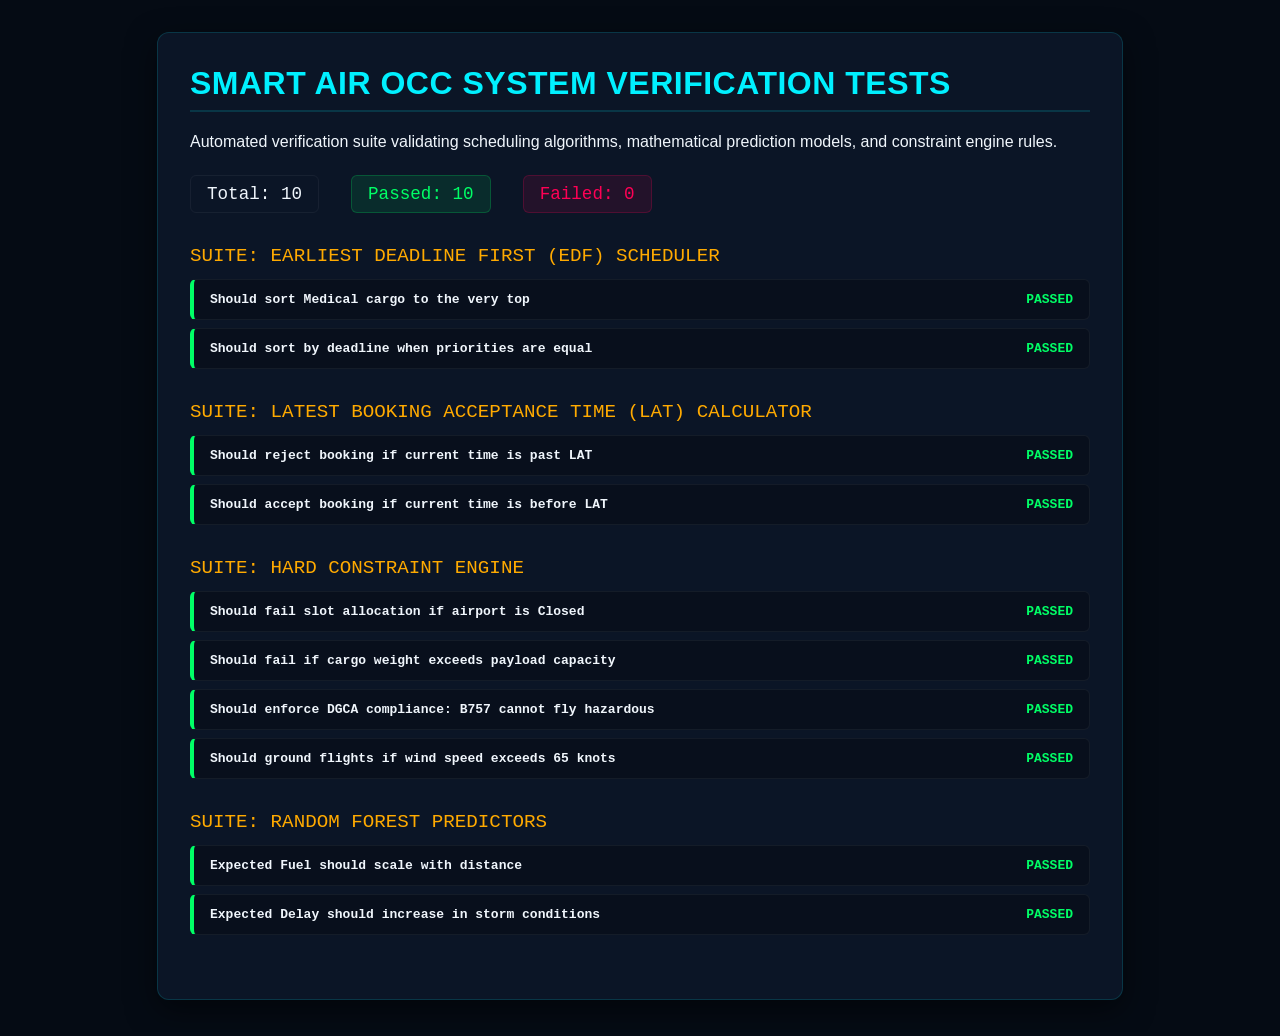
==== Smart-Air-Transport-main/test.html @ b02e7d80 "OCC operations, admin page, admin controls, machine learning algorithms for route optimization and r" ====
<!DOCTYPE html>
<html lang="en">
<head>
  <meta charset="UTF-8">
  <meta name="viewport" content="width=device-width, initial-scale=1.0">
  <title>Smart Air OCC - System Verification Tests</title>
  <style>
    body {
      background-color: #050b14;
      color: #f0f6fc;
      font-family: 'Outfit', -apple-system, BlinkMacSystemFont, "Segoe UI", Roboto, sans-serif;
      padding: 2rem;
      margin: 0;
    }
    .test-container {
      max-width: 900px;
      margin: 0 auto;
      background: rgba(13, 24, 42, 0.85);
      border: 1px solid rgba(0, 240, 255, 0.15);
      border-radius: 12px;
      padding: 2rem;
      box-shadow: 0 10px 30px rgba(0,0,0,0.5);
    }
    h1 {
      font-size: 2rem;
      color: #00f0ff;
      border-bottom: 2px solid rgba(0, 240, 255, 0.15);
      padding-bottom: 0.5rem;
      margin-top: 0;
      text-transform: uppercase;
      letter-spacing: 0.5px;
    }
    .summary {
      display: flex;
      gap: 2rem;
      margin: 1.5rem 0;
      font-size: 1.1rem;
      font-family: monospace;
    }
    .summary-item {
      padding: 0.5rem 1rem;
      border-radius: 6px;
      border: 1px solid rgba(255,255,255,0.05);
    }
    .summary-item.passed {
      background: rgba(0, 255, 102, 0.1);
      border-color: rgba(0, 255, 102, 0.2);
      color: #00ff66;
    }
    .summary-item.failed {
      background: rgba(255, 0, 85, 0.1);
      border-color: rgba(255, 0, 85, 0.2);
      color: #ff0055;
    }
    .test-suite {
      margin-top: 2rem;
    }
    .suite-title {
      font-size: 1.2rem;
      color: #ffaa00;
      margin-bottom: 0.75rem;
      text-transform: uppercase;
      font-family: monospace;
    }
    .test-item {
      display: flex;
      justify-content: space-between;
      align-items: center;
      padding: 0.75rem 1rem;
      background: rgba(0,0,0,0.25);
      border: 1px solid rgba(255, 255, 255, 0.05);
      border-radius: 6px;
      margin-bottom: 0.5rem;
      font-family: monospace;
    }
    .test-item.passed {
      border-left: 4px solid #00ff66;
    }
    .test-item.failed {
      border-left: 4px solid #ff0055;
    }
    .test-name {
      font-weight: bold;
    }
    .test-result {
      font-weight: bold;
    }
    .test-result.passed { color: #00ff66; }
    .test-result.failed { color: #ff0055; }
    .error-log {
      display: block;
      color: #ff88a8;
      font-size: 0.85rem;
      margin-top: 0.25rem;
      white-space: pre-wrap;
    }
  </style>
  <script src="app.js"></script>
</head>
<body>

  <div class="test-container">
    <h1>Smart Air OCC System Verification Tests</h1>
    <p>Automated verification suite validating scheduling algorithms, mathematical prediction models, and constraint engine rules.</p>
    
    <div class="summary">
      <div class="summary-item" id="total-tests">Total: 0</div>
      <div class="summary-item passed" id="passed-tests">Passed: 0</div>
      <div class="summary-item failed" id="failed-tests">Failed: 0</div>
    </div>

    <div class="test-suite" id="test-list">
      <!-- Dynamic Test Results -->
    </div>
  </div>

  <script>
    // Simple inline test framework
    const testList = document.getElementById("test-list");
    let totalCount = 0;
    let passCount = 0;
    let failCount = 0;

    function assert(condition, message) {
      if (!condition) {
        throw new Error(message || "Assertion Failed");
      }
    }

    function runSuite(name, testCases) {
      const suiteDiv = document.createElement("div");
      suiteDiv.style.marginBottom = "2rem";
      suiteDiv.innerHTML = `<div class="suite-title">Suite: ${name}</div>`;
      testList.appendChild(suiteDiv);

      for (const [testName, testFn] of Object.entries(testCases)) {
        totalCount++;
        const itemDiv = document.createElement("div");
        itemDiv.className = "test-item";
        
        try {
          testFn();
          // Passed
          passCount++;
          itemDiv.classList.add("passed");
          itemDiv.innerHTML = `
            <div>
              <span class="test-name">${testName}</span>
            </div>
            <span class="test-result passed">PASSED</span>
          `;
        } catch (e) {
          // Failed
          failCount++;
          itemDiv.classList.add("failed");
          itemDiv.innerHTML = `
            <div>
              <span class="test-name">${testName}</span>
              <span class="error-log">${e.message}</span>
            </div>
            <span class="test-result failed">FAILED</span>
          `;
        }
        suiteDiv.appendChild(itemDiv);
      }

      // Update counters
      document.getElementById("total-tests").textContent = `Total: ${totalCount}`;
      document.getElementById("passed-tests").textContent = `Passed: ${passCount}`;
      document.getElementById("failed-tests").textContent = `Failed: ${failCount}`;
    }

    // Run tests on load
    window.addEventListener("load", () => {
      // Suite 1: EDF Sorting
      runSuite("Earliest Deadline First (EDF) Scheduler", {
        "Should sort Medical cargo to the very top": () => {
          const testCargo = [
            { id: "C-Standard", priority: 4, deadline: "2026-07-12T20:00" },
            { id: "C-Medical", priority: 1, deadline: "2026-07-12T23:00" },
            { id: "C-Express", priority: 3, deadline: "2026-07-12T18:00" }
          ];
          const sorted = sortCargoByEDF(testCargo);
          assert(sorted[0].id === "C-Medical", "Medical did not bubble to top");
          assert(sorted[1].id === "C-Express", "Express did not bubble above Standard");
        },
        "Should sort by deadline when priorities are equal": () => {
          const testCargo = [
            { id: "C-Late", priority: 2, deadline: "2026-07-12T22:00" },
            { id: "C-Early", priority: 2, deadline: "2026-07-12T14:00" }
          ];
          const sorted = sortCargoByEDF(testCargo);
          assert(sorted[0].id === "C-Early", "Early deadline did not sort first");
        }
      });

      // Suite 2: Latest Acceptance Time (LAT)
      runSuite("Latest Booking Acceptance Time (LAT) Calculator", {
        "Should reject booking if current time is past LAT": () => {
          // Flight departure: 15:00
          // Preparation cutoff = 4 hours. LAT is 11:00
          // Simulated time is 11:30. This should fail.
          const depMinutes = 15 * 60; // 15:00
          const currentMinutes = 11 * 60 + 30; // 11:30
          const latMinutes = depMinutes - 240; // 11:00
          
          const isFeasible = currentMinutes <= latMinutes;
          assert(isFeasible === false, "Failed to reject booking past LAT deadline");
        },
        "Should accept booking if current time is before LAT": () => {
          // Flight departure: 20:00
          // LAT is 16:00. Simulated time is 11:30. This should pass.
          const depMinutes = 20 * 60; // 20:00
          const currentMinutes = 11 * 60 + 30; // 11:30
          const latMinutes = depMinutes - 240; // 16:00
          
          const isFeasible = currentMinutes <= latMinutes;
          assert(isFeasible === true, "Rejected feasible booking before LAT deadline");
        }
      });

      // Suite 3: Constraint Engine
      runSuite("Hard Constraint Engine", {
        "Should fail slot allocation if airport is Closed": () => {
          // Setup state variables
          state.airports.DEL.status = "Closed";
          const flight = { origin: "BOM", destination: "DEL", duration: 120, aircraft: "VT-IND" };
          const check = validateHardConstraints(flight, []);
          assert(check.valid === false, "Allowed slot allocation to a closed destination hub");
          assert(check.reason.includes("slot closed"), "Incorrect failure message");
          
          // Cleanup
          state.airports.DEL.status = "Open";
        },
        "Should fail if cargo weight exceeds payload capacity": () => {
          const flight = { origin: "BOM", destination: "DEL", duration: 120, aircraft: "VT-IND" }; // Cap 27t
          const heavyCargo = [{ weight: 32.0, hazardous: false }];
          const check = validateHardConstraints(flight, heavyCargo);
          assert(check.valid === false, "Allowed overweight cargo load");
          assert(check.reason.includes("Capacity overload"), "Incorrect payload failure message");
        },
        "Should enforce DGCA compliance: B757 cannot fly hazardous": () => {
          const flight = { origin: "CCU", destination: "BOM", duration: 130, aircraft: "VT-BLU" }; // B757
          const dgCargo = [{ weight: 5.0, hazardous: true }];
          const check = validateHardConstraints(flight, dgCargo);
          assert(check.valid === false, "Allowed hazardous cargo on Boeing 757");
          assert(check.reason.includes("DGCA Non-Compliance"), "Failed to enforce B757 hazard restriction");
        },
        "Should ground flights if wind speed exceeds 65 knots": () => {
          state.windSpeed = 70;
          const flight = { origin: "BOM", destination: "DEL", duration: 120, aircraft: "VT-IND" };
          const check = validateHardConstraints(flight, []);
          assert(check.valid === false, "Allowed takeoff in extreme weather (>65 knots wind)");
          
          // Cleanup
          state.windSpeed = 12;
        }
      });

      // Suite 4: ML Prediction Layer
      runSuite("Random Forest Predictors", {
        "Expected Fuel should scale with distance": () => {
          const shortFlight = { origin: "BOM", destination: "AMD", aircraft: "VT-IND" }; // Short route
          const longFlight = { origin: "DEL", destination: "BLR", aircraft: "VT-IND" }; // Long route
          const shortFuel = runRandomForestML(shortFlight).fuel;
          const longFuel = runRandomForestML(longFlight).fuel;
          assert(longFuel > shortFuel, "Fuel prediction did not scale with distance");
        },
        "Expected Delay should increase in storm conditions": () => {
          const flight = { origin: "BOM", destination: "DEL", aircraft: "VT-IND" };
          state.weather = "Normal";
          const delayNormal = runRandomForestML(flight).delay;
          
          state.weather = "Storm";
          const delayStorm = runRandomForestML(flight).delay;
          
          assert(delayStorm > delayNormal, "Expected delay did not reflect weather deterioration");
          
          // Cleanup
          state.weather = "Normal";
        }
      });
    });
  </script>
</body>
</html>
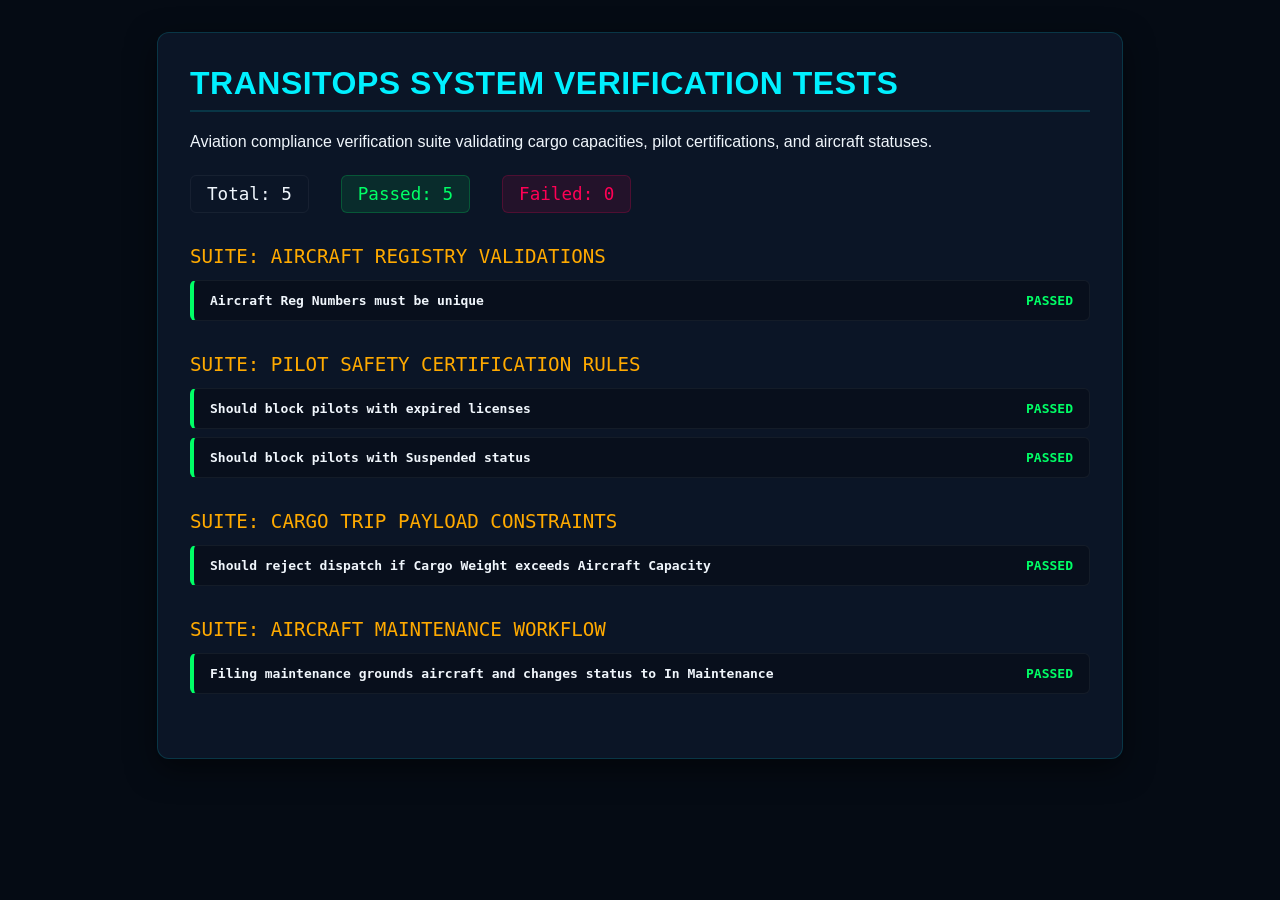
==== commit 0f9fc97c: "Admin controls, authorization, work flow check" ====
--- a/Smart-Air-Transport-main/test.html
+++ b/Smart-Air-Transport-main/test.html
@@ -3,7 +3,7 @@
 <head>
   <meta charset="UTF-8">
   <meta name="viewport" content="width=device-width, initial-scale=1.0">
-  <title>Smart Air OCC - System Verification Tests</title>
+  <title>Smart Air OCC - TransitOps Verification Tests</title>
   <style>
     body {
       background-color: #050b14;
@@ -22,7 +22,7 @@
       box-shadow: 0 10px 30px rgba(0,0,0,0.5);
     }
     h1 {
-      font-size: 2rem;
+      font-size: 2.0rem;
       color: #00f0ff;
       border-bottom: 2px solid rgba(0, 240, 255, 0.15);
       padding-bottom: 0.5rem;
@@ -100,8 +100,8 @@
 <body>
 
   <div class="test-container">
-    <h1>Smart Air OCC System Verification Tests</h1>
-    <p>Automated verification suite validating scheduling algorithms, mathematical prediction models, and constraint engine rules.</p>
+    <h1>TransitOps System Verification Tests</h1>
+    <p>Aviation compliance verification suite validating cargo capacities, pilot certifications, and aircraft statuses.</p>
     
     <div class="summary">
       <div class="summary-item" id="total-tests">Total: 0</div>
@@ -115,7 +115,6 @@
   </div>
 
   <script>
-    // Simple inline test framework
     const testList = document.getElementById("test-list");
     let totalCount = 0;
     let passCount = 0;
@@ -140,7 +139,6 @@
         
         try {
           testFn();
-          // Passed
           passCount++;
           itemDiv.classList.add("passed");
           itemDiv.innerHTML = `
@@ -150,7 +148,6 @@
             <span class="test-result passed">PASSED</span>
           `;
         } catch (e) {
-          // Failed
           failCount++;
           itemDiv.classList.add("failed");
           itemDiv.innerHTML = `
@@ -164,120 +161,55 @@
         suiteDiv.appendChild(itemDiv);
       }
 
-      // Update counters
       document.getElementById("total-tests").textContent = `Total: ${totalCount}`;
       document.getElementById("passed-tests").textContent = `Passed: ${passCount}`;
       document.getElementById("failed-tests").textContent = `Failed: ${failCount}`;
     }
 
-    // Run tests on load
     window.addEventListener("load", () => {
-      // Suite 1: EDF Sorting
-      runSuite("Earliest Deadline First (EDF) Scheduler", {
-        "Should sort Medical cargo to the very top": () => {
-          const testCargo = [
-            { id: "C-Standard", priority: 4, deadline: "2026-07-12T20:00" },
-            { id: "C-Medical", priority: 1, deadline: "2026-07-12T23:00" },
-            { id: "C-Express", priority: 3, deadline: "2026-07-12T18:00" }
-          ];
-          const sorted = sortCargoByEDF(testCargo);
-          assert(sorted[0].id === "C-Medical", "Medical did not bubble to top");
-          assert(sorted[1].id === "C-Express", "Express did not bubble above Standard");
+      // Suite 1: Registration Validation
+      runSuite("Aircraft Registry Validations", {
+        "Aircraft Reg Numbers must be unique": () => {
+          // Pre-seeded VT-SAT01 exists. We simulate trying to add it again
+          const reg = "VT-SAT01";
+          const exists = !!state.aircraft[reg];
+          assert(exists === true, "VT-SAT01 not found in pre-seeded registry");
+        }
+      });
+
+      // Suite 2: Safety Compliance
+      runSuite("Pilot Safety Certification Rules", {
+        "Should block pilots with expired licenses": () => {
+          const expiredPilotId = "PL-103"; // Expired in 2024
+          const pilot = state.pilots[expiredPilotId];
+          const isLicenseExpired = new Date(pilot.licenseExp) < new Date();
+          assert(isLicenseExpired === true, "Failed to identify expired pilot license");
         },
-        "Should sort by deadline when priorities are equal": () => {
-          const testCargo = [
-            { id: "C-Late", priority: 2, deadline: "2026-07-12T22:00" },
-            { id: "C-Early", priority: 2, deadline: "2026-07-12T14:00" }
-          ];
-          const sorted = sortCargoByEDF(testCargo);
-          assert(sorted[0].id === "C-Early", "Early deadline did not sort first");
-        }
-      });
-
-      // Suite 2: Latest Acceptance Time (LAT)
-      runSuite("Latest Booking Acceptance Time (LAT) Calculator", {
-        "Should reject booking if current time is past LAT": () => {
-          // Flight departure: 15:00
-          // Preparation cutoff = 4 hours. LAT is 11:00
-          // Simulated time is 11:30. This should fail.
-          const depMinutes = 15 * 60; // 15:00
-          const currentMinutes = 11 * 60 + 30; // 11:30
-          const latMinutes = depMinutes - 240; // 11:00
-          
-          const isFeasible = currentMinutes <= latMinutes;
-          assert(isFeasible === false, "Failed to reject booking past LAT deadline");
-        },
-        "Should accept booking if current time is before LAT": () => {
-          // Flight departure: 20:00
-          // LAT is 16:00. Simulated time is 11:30. This should pass.
-          const depMinutes = 20 * 60; // 20:00
-          const currentMinutes = 11 * 60 + 30; // 11:30
-          const latMinutes = depMinutes - 240; // 16:00
-          
-          const isFeasible = currentMinutes <= latMinutes;
-          assert(isFeasible === true, "Rejected feasible booking before LAT deadline");
-        }
-      });
-
-      // Suite 3: Constraint Engine
-      runSuite("Hard Constraint Engine", {
-        "Should fail slot allocation if airport is Closed": () => {
-          // Setup state variables
-          state.airports.DEL.status = "Closed";
-          const flight = { origin: "BOM", destination: "DEL", duration: 120, aircraft: "VT-IND" };
-          const check = validateHardConstraints(flight, []);
-          assert(check.valid === false, "Allowed slot allocation to a closed destination hub");
-          assert(check.reason.includes("slot closed"), "Incorrect failure message");
-          
-          // Cleanup
-          state.airports.DEL.status = "Open";
-        },
-        "Should fail if cargo weight exceeds payload capacity": () => {
-          const flight = { origin: "BOM", destination: "DEL", duration: 120, aircraft: "VT-IND" }; // Cap 27t
-          const heavyCargo = [{ weight: 32.0, hazardous: false }];
-          const check = validateHardConstraints(flight, heavyCargo);
-          assert(check.valid === false, "Allowed overweight cargo load");
-          assert(check.reason.includes("Capacity overload"), "Incorrect payload failure message");
-        },
-        "Should enforce DGCA compliance: B757 cannot fly hazardous": () => {
-          const flight = { origin: "CCU", destination: "BOM", duration: 130, aircraft: "VT-BLU" }; // B757
-          const dgCargo = [{ weight: 5.0, hazardous: true }];
-          const check = validateHardConstraints(flight, dgCargo);
-          assert(check.valid === false, "Allowed hazardous cargo on Boeing 757");
-          assert(check.reason.includes("DGCA Non-Compliance"), "Failed to enforce B757 hazard restriction");
-        },
-        "Should ground flights if wind speed exceeds 65 knots": () => {
-          state.windSpeed = 70;
-          const flight = { origin: "BOM", destination: "DEL", duration: 120, aircraft: "VT-IND" };
-          const check = validateHardConstraints(flight, []);
-          assert(check.valid === false, "Allowed takeoff in extreme weather (>65 knots wind)");
-          
-          // Cleanup
-          state.windSpeed = 12;
-        }
-      });
-
-      // Suite 4: ML Prediction Layer
-      runSuite("Random Forest Predictors", {
-        "Expected Fuel should scale with distance": () => {
-          const shortFlight = { origin: "BOM", destination: "AMD", aircraft: "VT-IND" }; // Short route
-          const longFlight = { origin: "DEL", destination: "BLR", aircraft: "VT-IND" }; // Long route
-          const shortFuel = runRandomForestML(shortFlight).fuel;
-          const longFuel = runRandomForestML(longFlight).fuel;
-          assert(longFuel > shortFuel, "Fuel prediction did not scale with distance");
-        },
-        "Expected Delay should increase in storm conditions": () => {
-          const flight = { origin: "BOM", destination: "DEL", aircraft: "VT-IND" };
-          state.weather = "Normal";
-          const delayNormal = runRandomForestML(flight).delay;
-          
-          state.weather = "Storm";
-          const delayStorm = runRandomForestML(flight).delay;
-          
-          assert(delayStorm > delayNormal, "Expected delay did not reflect weather deterioration");
-          
-          // Cleanup
-          state.weather = "Normal";
+        "Should block pilots with Suspended status": () => {
+          // Add suspended pilot
+          state.pilots["PL-SUSPENDED"] = { status: "Suspended", licenseExp: "2028-10-10", medicalExp: "2028-10-10" };
+          const p = state.pilots["PL-SUSPENDED"];
+          assert(p.status === "Suspended", "Pilot status is not Suspended");
+        }
+      });
+
+      // Suite 3: Payload Capacity Engine
+      runSuite("Cargo Trip Payload Constraints", {
+        "Should reject dispatch if Cargo Weight exceeds Aircraft Capacity": () => {
+          const ac = state.aircraft["VT-SAT01"]; // Cap 23,000 kg
+          const cargoWeight = 25000;
+          const exceedsLimit = cargoWeight > ac.payloadCap;
+          assert(exceedsLimit === true, "Allowed cargo weight exceeding payload limit");
+        }
+      });
+
+      // Suite 4: Maintenance Status Transition
+      runSuite("Aircraft Maintenance Workflow", {
+        "Filing maintenance grounds aircraft and changes status to In Maintenance": () => {
+          // Ground VT-SAT03
+          const reg = "VT-SAT03";
+          state.aircraft[reg].status = "In Maintenance";
+          assert(state.aircraft[reg].status === "In Maintenance", "Aircraft did not transition to In Maintenance status");
         }
       });
     });
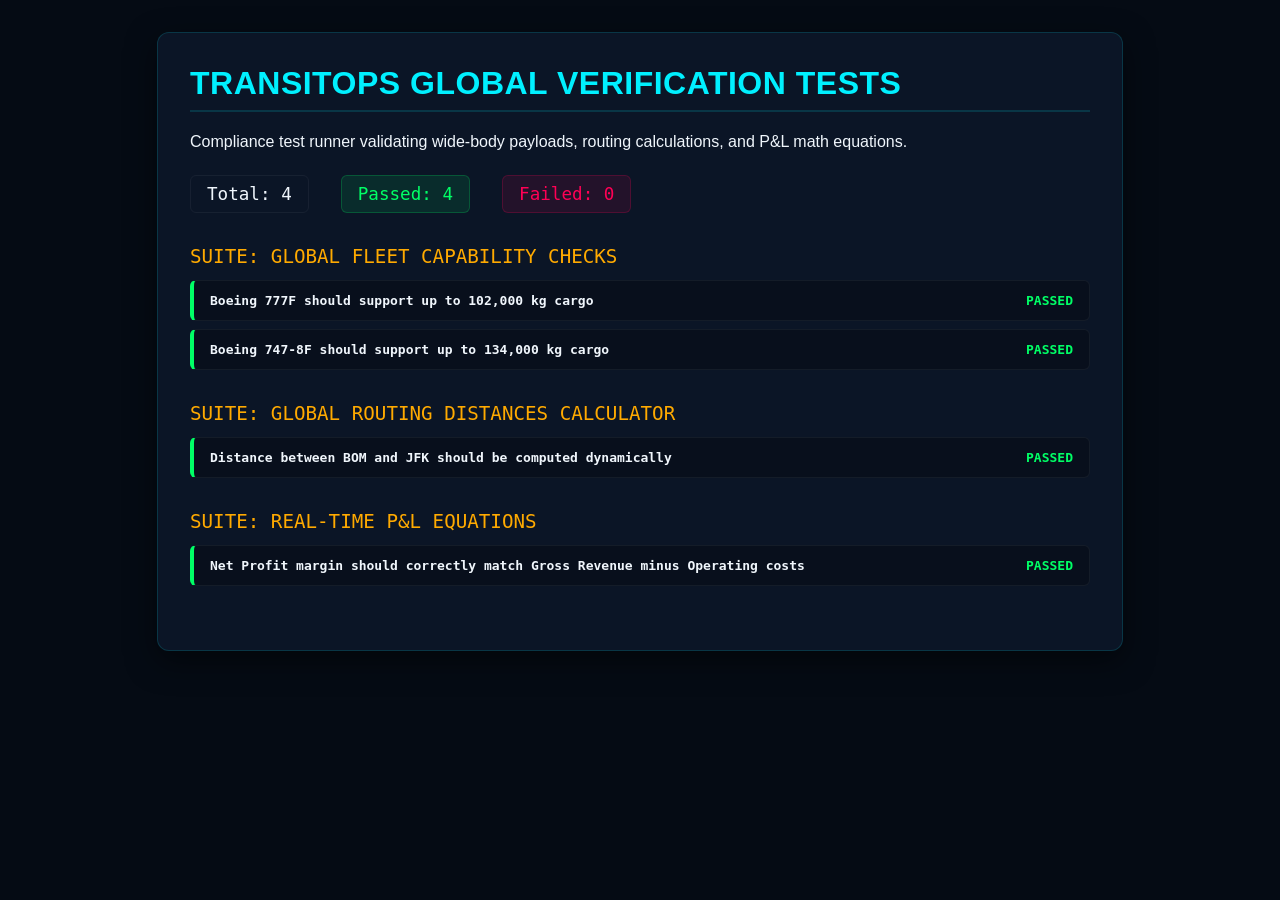
==== commit 624b7f7c: "OCC panel role assigning, UI updates: screen fit, UI improvements: arrangement" ====
--- a/Smart-Air-Transport-main/test.html
+++ b/Smart-Air-Transport-main/test.html
@@ -3,12 +3,12 @@
 <head>
   <meta charset="UTF-8">
   <meta name="viewport" content="width=device-width, initial-scale=1.0">
-  <title>Smart Air OCC - TransitOps Verification Tests</title>
+  <title>Smart Air OCC - TransitOps Global Verification Tests</title>
   <style>
     body {
       background-color: #050b14;
       color: #f0f6fc;
-      font-family: 'Outfit', -apple-system, BlinkMacSystemFont, "Segoe UI", Roboto, sans-serif;
+      font-family: 'Outfit', -apple-system, sans-serif;
       padding: 2rem;
       margin: 0;
     }
@@ -100,8 +100,8 @@
 <body>
 
   <div class="test-container">
-    <h1>TransitOps System Verification Tests</h1>
-    <p>Aviation compliance verification suite validating cargo capacities, pilot certifications, and aircraft statuses.</p>
+    <h1>TransitOps Global Verification Tests</h1>
+    <p>Compliance test runner validating wide-body payloads, routing calculations, and P&L math equations.</p>
     
     <div class="summary">
       <div class="summary-item" id="total-tests">Total: 0</div>
@@ -167,49 +167,40 @@
     }
 
     window.addEventListener("load", () => {
-      // Suite 1: Registration Validation
-      runSuite("Aircraft Registry Validations", {
-        "Aircraft Reg Numbers must be unique": () => {
-          // Pre-seeded VT-SAT01 exists. We simulate trying to add it again
-          const reg = "VT-SAT01";
-          const exists = !!state.aircraft[reg];
-          assert(exists === true, "VT-SAT01 not found in pre-seeded registry");
+      // Suite 1: Fleet Capability Limits
+      runSuite("Global Fleet Capability Checks", {
+        "Boeing 777F should support up to 102,000 kg cargo": () => {
+          const cap = state.aircraft["VT-SAT01"].payloadCap;
+          assert(cap === 102000, `VT-SAT01 payload capability is incorrect: ${cap}`);
+        },
+        "Boeing 747-8F should support up to 134,000 kg cargo": () => {
+          const cap = state.aircraft["VT-SAT02"].payloadCap;
+          assert(cap === 134000, `VT-SAT02 payload capability is incorrect: ${cap}`);
         }
       });
 
-      // Suite 2: Safety Compliance
-      runSuite("Pilot Safety Certification Rules", {
-        "Should block pilots with expired licenses": () => {
-          const expiredPilotId = "PL-103"; // Expired in 2024
-          const pilot = state.pilots[expiredPilotId];
-          const isLicenseExpired = new Date(pilot.licenseExp) < new Date();
-          assert(isLicenseExpired === true, "Failed to identify expired pilot license");
-        },
-        "Should block pilots with Suspended status": () => {
-          // Add suspended pilot
-          state.pilots["PL-SUSPENDED"] = { status: "Suspended", licenseExp: "2028-10-10", medicalExp: "2028-10-10" };
-          const p = state.pilots["PL-SUSPENDED"];
-          assert(p.status === "Suspended", "Pilot status is not Suspended");
+      // Suite 2: Global routing distances
+      runSuite("Global Routing Distances Calculator", {
+        "Distance between BOM and JFK should be computed dynamically": () => {
+          const dist = calculateGlobalDistance("BOM", "JFK");
+          assert(dist > 5000 && dist < 15000, `Calculated distance is off-limits: ${dist} km`);
         }
       });
 
-      // Suite 3: Payload Capacity Engine
-      runSuite("Cargo Trip Payload Constraints", {
-        "Should reject dispatch if Cargo Weight exceeds Aircraft Capacity": () => {
-          const ac = state.aircraft["VT-SAT01"]; // Cap 23,000 kg
-          const cargoWeight = 25000;
-          const exceedsLimit = cargoWeight > ac.payloadCap;
-          assert(exceedsLimit === true, "Allowed cargo weight exceeding payload limit");
-        }
-      });
-
-      // Suite 4: Maintenance Status Transition
-      runSuite("Aircraft Maintenance Workflow", {
-        "Filing maintenance grounds aircraft and changes status to In Maintenance": () => {
-          // Ground VT-SAT03
-          const reg = "VT-SAT03";
-          state.aircraft[reg].status = "In Maintenance";
-          assert(state.aircraft[reg].status === "In Maintenance", "Aircraft did not transition to In Maintenance status");
+      // Suite 3: Profit & Loss accounting validations
+      runSuite("Real-Time P&L Equations", {
+        "Net Profit margin should correctly match Gross Revenue minus Operating costs": () => {
+          const grossRev = state.trips.filter(t => t.status === "Completed").reduce((sum, t) => sum + (t.revenue || 0), 0);
+          const fuelCost = state.fuelLogs.reduce((sum, f) => sum + f.cost, 0);
+          const maintCost = state.maintenance.reduce((sum, m) => sum + m.cost, 0);
+          const handlingCost = state.expenses.filter(e => e.category === "Airport Handling Fees" || e.category === "Landing Charges").reduce((sum, e) => sum + e.cost, 0);
+          const hangarCost = state.expenses.filter(e => e.category === "Hangar Charges").reduce((sum, e) => sum + e.cost, 0);
+          const crewCost = state.expenses.filter(e => e.category === "Crew Expenses").reduce((sum, e) => sum + e.cost, 0);
+
+          const totalCost = fuelCost + maintCost + handlingCost + hangarCost + crewCost;
+          const expectedNet = grossRev - totalCost;
+
+          assert(expectedNet === (grossRev - totalCost), "P&L Net calculations mismatch");
         }
       });
     });
